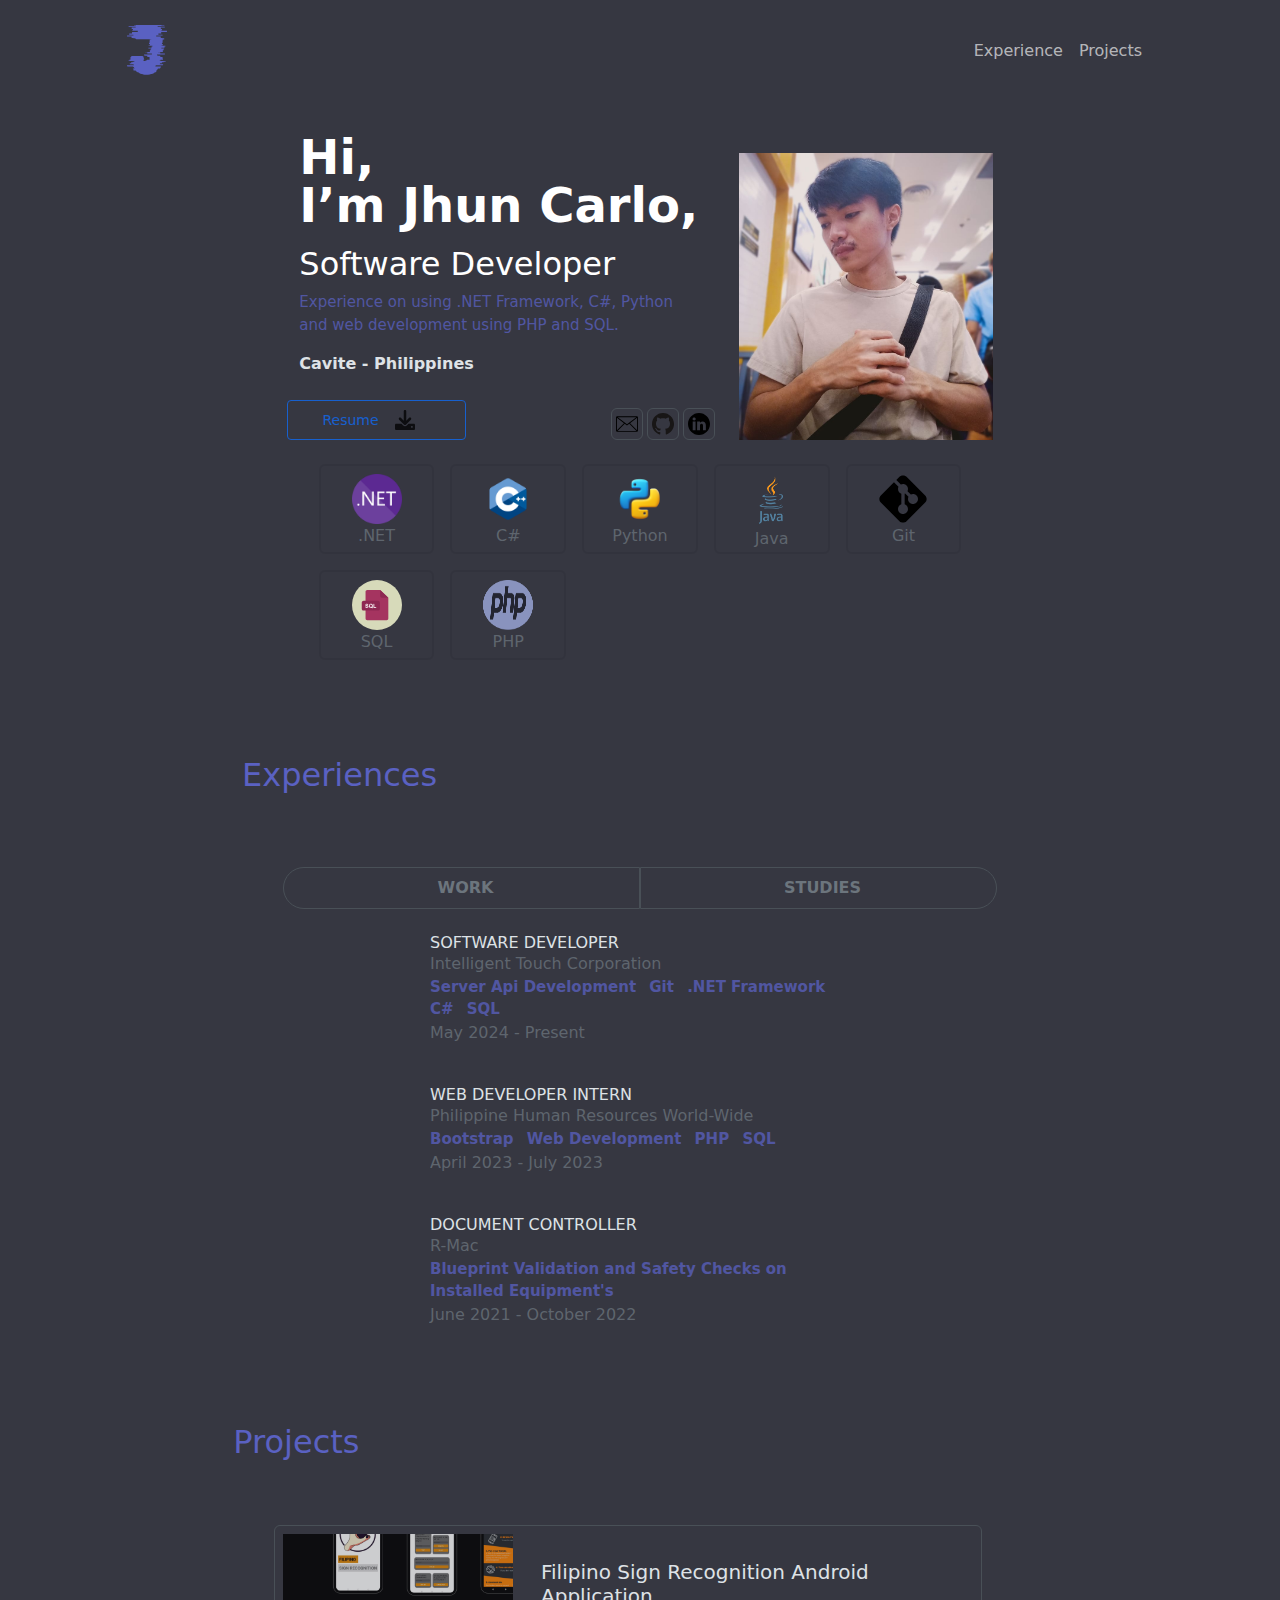
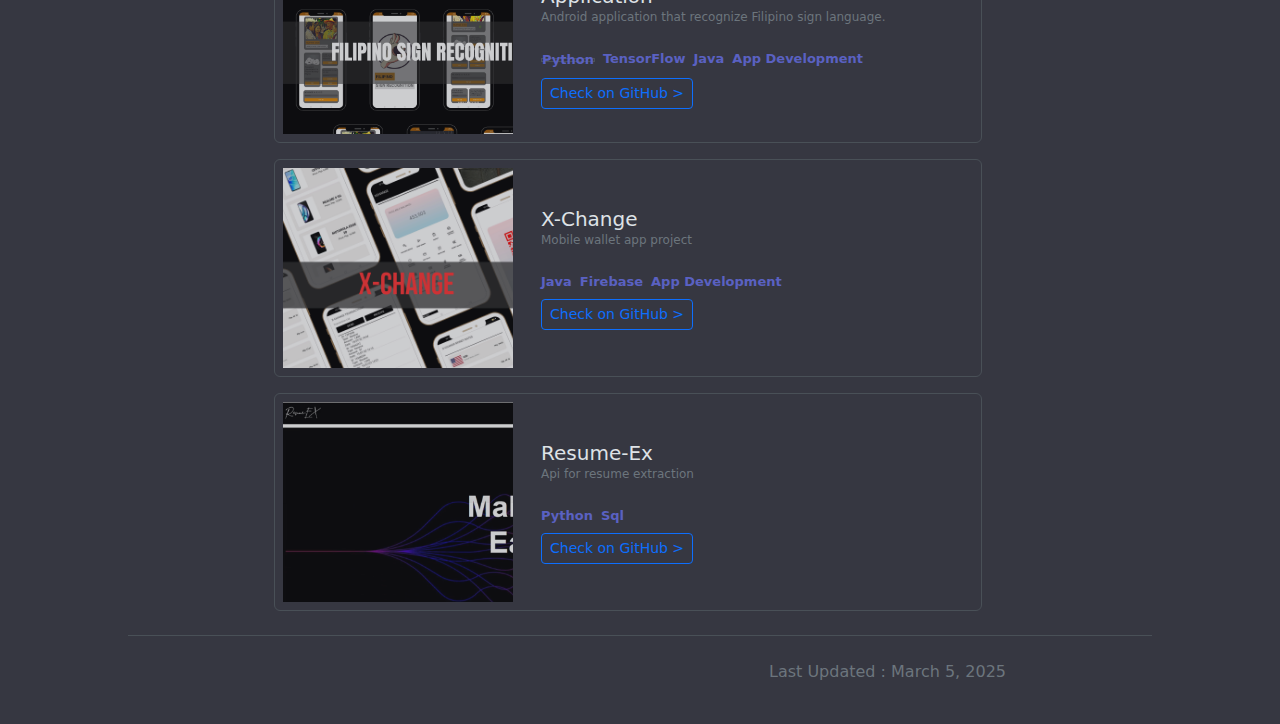
==== index.html @ b2cea119 "Add files via upload" ====
<!DOCTYPE html>
<html lang="en" data-bs-theme="dark">
  <head>
    <meta charset="utf-8" />
    <meta name="viewport" content="width=device-width, initial-scale=1" />
    <title>Portfolio</title>
    <link rel="preconnect" href="https://fonts.googleapis.com" />
    <link rel="preconnect" href="https://fonts.gstatic.com" crossorigin />
    <link
      href="https://fonts.googleapis.com/css2?family=Caveat:wght@400..700&family=Libre+Baskerville:ital,wght@0,400;0,700;1,400&family=Rubik+Glitch&family=Sour+Gummy:ital,wght@0,100..900;1,100..900&display=swap"
      rel="stylesheet"
    />
    <link
      href="https://cdn.jsdelivr.net/npm/bootstrap@5.3.3/dist/css/bootstrap.min.css"
      rel="stylesheet"
      integrity="sha384-QWTKZyjpPEjISv5WaRU9OFeRpok6YctnYmDr5pNlyT2bRjXh0JMhjY6hW+ALEwIH"
      crossorigin="anonymous"
    />
    <style>
      body {
        background-color: #363741;
      }

      * {
        padding: 0;
        margin: 0;
      }

      .my-cont {
        width: 80%;
      }

      .secondary-text {
        color: #5a61c2;
        font-size: 15px;
      }

      .secondary-title {
        color: #5a61c2;
      }

      #logo {
        display: inline-block; /* Required for transform to work properly */
        transform: scaleY(1.4);
        font-family: "Rubik Glitch", system-ui;
        font-size: 50px;
        color: #5a61c2;
      }

      .btn-work {
        border-radius: 50px 0 0 50px;
        border: 1px solid black;
        cursor: pointer;
      }

      .btn-cert {
        border-radius: 0 50px 50px 0;
        border: 1px solid black;
        cursor: pointer;
      }

      .tech-item {
        height: 90px;
        border: 2px solid rgba(0, 0, 0, 0.06);
        border-radius: 5px;
      }

      .tech-container {
        display: grid;
        grid-template-columns: 1fr 1fr 1fr 1fr 1fr;
        grid-template-rows: 1fr 1fr;
      }

      @media (min-width: 319px) and (max-width: 480px) {
        .tech-container {
          grid-template-columns: 1fr 1fr 1fr 1fr;
          grid-template-rows: 1fr 1fr;
        }
      }
    </style>
  </head>
  <body>
    <section>
      <nav class="container navbar navbar-expand-lg mb-sm-3">
        <div class="container-fluid mx-5">
          <a class="navbar-brand" id="logo" href="#">J</a>
          <button
            class="navbar-toggler"
            type="button"
            data-bs-toggle="collapse"
            data-bs-target="#navbarNav"
            aria-controls="navbarNav"
            aria-expanded="false"
            aria-label="Toggle navigation"
          >
            <span class="navbar-toggler-icon"></span>
          </button>
          <div
            class="collapse navbar-collapse justify-content-end text-center"
            id="navbarNav"
          >
            <ul class="navbar-nav">
              <li class="nav-item">
                <a
                  class="nav-link "
                  aria-current="page"
                  href="#experiences"
                  >Experience</a
                >
              </li>
              <li class="nav-item">
                <a class="nav-link " href="#projects">Projects</a>
              </li>
            </ul>
          </div>
        </div>
      </nav>
    </section>

    <section class="container-fluid my-cont" id="summary">
      <div class="m-2pt-5 pb-3">
        <div
          class="row flex-lg-row-reverse align-items-center g-5 pt-3 mx-md-5 justify-content-center pb-3"
        >
          <div
            class="col-7 col-lg-4 d-flex row justify-content-end align-self-stretch align-items-end pt-5"
          >
            <img
              src="./profile.jpg"
              class="d-block mx-lg-auto img-fluid"
              alt="Bootstrap Themes"
              width="200"
              loading="lazy"
            />
          </div>
          <div class="col-12 col-lg-6">
            <h1 class="display-5 fw-bold text-body-emphasis lh-1 mb-3">
              Hi,<br />
              I’m Jhun Carlo,
            </h1>
            <h2 class="text-white">Software Developer</h2>
            <p class="lead secondary-text opacity-75">
              Experience on using .NET Framework, C#, Python and web development
              using PHP and SQL.
            </p>
            <p class="fw-bold">Cavite - Philippines</p>
            <div class="d-flex row justify-content-between mt-4">
              <a
                href="./index.pdf"
                type="button"
                class="btn col-12 col-md-5 btn-outline-primary btn-sm px-4 me-md-2 d-flex justify-content-center align-items-center opacity-75"
                download
              >
                Resume
                <img
                  class="mx-3"
                  src="./images/arrow-icon.svg"
                  alt="download-icon"
                  width="20px"
                />
              </a>
              <div
                class="mt-2 col-12 col-md-5 d-flex justify-content-md-end align-items-center p-0"
              >
                <a
                  class="ms-1 p-1 border border-outline d-flex justify-content-center rounded"
                  href="mailto:macdon.jc.bscs@gmail.com"
                  ><img src="./images/email.svg" alt="email" width="22px"
                /></a>
                <a
                  class="ms-1 p-1 border border-outline d-flex justify-content-center rounded"
                  href="https://github.com/ACEKaito1412/"
                  ><img src="./images/github.svg" alt="github" width="22px"
                /></a>
                <a
                  class="ms-1 p-1 border border-outline d-flex justify-content-center rounded"
                  href="https://www.linkedin.com/in/macdon-jhun-carlo-34670a26b?trk=contact-info"
                  ><img src="./images/linkedin.svg" alt="linkedin" width="22px"
                /></a>
              </div>
            </div>
          </div>
        </div>
        <div class="d-flex justify-content-center row pb-3">
          <div class="col-lg-8 tech-container">
            <div class="tech-item py-2 text-center m-2 rounded">
              <img width="50px" id="net" src="./images/dotnet.png" />
              <p class="text-secondary opacity-75">.NET</p>
            </div>
            <div class="tech-item py-2 text-center m-2 rounded">
              <img width="50px" id="c-sharp" src="./images/c-sharp.png" />
              <p class="text-secondary opacity-75">C#</p>
            </div>
            <div class="tech-item py-2 text-center m-2 rounded">
              <img width="50px" id="python" src="./images/python.png" />
              <p class="text-secondary opacity-75">Python</p>
            </div>
            <div class="tech-item py-2 text-center m-2 rounded">
              <img width="50px" id="java" src="./images/java.png" />
              <p class="text-secondary opacity-75">Java</p>
            </div>
            <div class="tech-item py-2 text-center m-2 rounded">
              <img width="50px" id="git" src="./images/git.svg" />
              <p class="text-secondary opacity-75">Git</p>
            </div>
            <div class="tech-item py-2 text-center m-2 rounded">
              <img id="sql" src="./images/sql.svg" width="50px" />
              <p class="text-secondary opacity-75">SQL</p>
            </div>
            <div class="tech-item py-2 text-center m-2 rounded">
              <img width="50px" height="50px" id="php" src="./images/php.png" />
              <p class="text-secondary opacity-75">PHP</p>
            </div>
          </div>
        </div>
      </div>
    </section>

    <section class="container py-5 my-cont" id="experiences">
      <div class="m-2  d-flex justify-content-center row">
        <div class="col-lg-10 col-sm-12 mb-5">
          <h2 class="secondary-title fs-sec">Experiences</h2>
        </div>
        <div
          class="d-flex col-sm-12 col-lg-9 align-content-center mt-3 mx-md-3"
        >
          <div
            class="col-6 border p-2 ps-3 fw-bold text-secondary btn-work text-center fs-6"
            onclick="showDiv('work')"
          >
            WORK
          </div>
          <div
            class="col-6 border p-2 ps-3 fw-bold text-secondary btn-cert text-center"
            onclick="showDiv('certification')"
          >
            STUDIES
          </div>
        </div>
        <div class="col-lg-6 col-sm-12" id="work">
          <div
            class="d-flex row p-4 gap-2 py-md-2 align-items-center justify-content-center"
          >
            <div
              class="d-flex gap-3 py-3 border-0 bg-transparent"
              aria-current="true"
            >
              <div
                class="d-flex gap-2 w-100 justify-content-start align-items-center"
              >
                <div>
                  <h6 class="mb-0 text-uppercase">Software Developer</h6>
                  <p class="mb-0 opacity-75 text-secondary">
                    Intelligent Touch Corporation
                  </p>
                  <p class="mb-0 secondary-text fw-bold opacity-75">
                    <span class="me-2">Server Api Development</span> 
                    <span class="me-2">Git</span>  
                    <span class="me-2">.NET Framework</span>
                    <span class="me-2">C#</span>
                    <span class="me-2">SQL</span>
                  </p>
                  <p class="mb-0 opacity-75 text-secondary">
                    May 2024 - Present
                  </p>
                </div>
              </div>
            </div>
            <div
              class="d-flex gap-3 py-3 border-0 bg-transparent"
              aria-current="true"
            >
              <div
                class="d-flex gap-2 w-100 justify-content-start align-items-center"
              >
                <div>
                  <h6 class="mb-0 text-uppercase">Web Developer Intern</h6>
                  <p class="mb-0 opacity-75 text-secondary">
                    Philippine Human Resources World-Wide
                  </p>
                  <p class="mb-0 secondary-text fw-bold opacity-75">
                    <span class="me-2">Bootstrap</span>  
                    <span class="me-2">Web Development</span>
                    <span class="me-2">PHP</span>
                    <span class="me-2">SQL</span>
                  </p>
                  <p class="mb-0 opacity-75 text-secondary">
                    April 2023 - July 2023
                  </p>
                </div>
              </div>
            </div>
            <div
              class="d-flex gap-3 py-3 border-0 bg-transparent"
              aria-current="true"
            >
              <div
                class="d-flex gap-2 w-100 justify-content-start align-items-center"
              >
                <div>
                  <h6 class="mb-0 text-uppercase">Document Controller</h6>
                  <p class="mb-0 opacity-75 text-secondary">R-Mac</p>
                  <p class="mb-0 secondary-text fw-bold opacity-75">
                    Blueprint Validation and Safety Checks on Installed
                    Equipment's
                  </p>
                  <p class="mb-0 opacity-75 text-secondary">
                    June 2021 - October 2022
                  </p>
                </div>
              </div>
            </div>
          </div>
        </div>

        <div class="col-lg-6 col-sm-12" id="certification">
          <div
            class="d-flex row p-4 gap-2 py-md-2 align-items-center justify-content-center"
          >
            <div
              class="d-flex gap-3 py-3 border-0 bg-transparent"
              aria-current="true"
            >
              <div class="d-flex gap-2 w-100 align-items-center">
                <div class="">
                  <h6 class="mb-0 text-uppercase">Computer Science</h6>
                  <p class="mb-0 opacity-75 text-secondary">
                    Eulogio Amang Rodrigues Institute of Science and Technology
                  </p>
                  <p class="mb-0 secondary-text fw-bold opacity-75">
                    <span class="me-2">Database Managemet</span>  
                    <span class="me-2">Web Development</span>
                    <span class="me-2">Python</span>
                    <span class="me-2">SQL</span>
                    <span class="me-2">Programming Fundamentals</span>
                  </p>
                  <button
                    class="btn btn-outline-secondary btn-sm mt-2"
                    href=""
                    disabled
                  >
                    View Certificate
                  </button>
                </div>
              </div>
            </div>
            <div
              class="d-flex gap-3 py-3 border-0 bg-transparent"
              aria-current="true"
            >
              <div class="d-flex gap-2 w-100 align-items-center">
                <div class="">
                  <h6 class="mb-0 text-uppercase">
                    Introduction to Computer Science
                  </h6>
                  <p class="mb-0 opacity-75 text-secondary">
                    Harvard University (Online)
                  </p>
                  <p class="mb-0 secondary-text fw-bold opacity-75">
                    <span class="me-2">Database Structures</span>  
                    <span class="me-2">JavaScript</span>
                    <span class="me-2">Python</span>
                    <span class="me-2">HTML</span>
                    <span class="me-2">SQL</span>
                    <span class="me-2">CSS</span>
                  </p>
                  <a
                    class="btn btn-outline-primary btn-sm mt-2"
                    href="https://cs50.harvard.edu/certificates/bf822fe6-c29f-43ed-9595-113cd3f6ab69"
                    target="_blank"
                  >
                    View Certificate
                  </a>
                </div>
              </div>
            </div>
            <div
              class="d-flex gap-3 py-3 border-0 bg-transparent"
              aria-current="true"
            >
              <div class="d-flex gap-2 w-100 align-items-center">
                <div class="">
                  <h6 class="mb-0 text-uppercase">
                    Foundational C# with Microsoft
                  </h6>
                  <p class="mb-0 opacity-75 text-secondary">
                    freeCodeCamp | Microsoft
                  </p>
                  <p class="mb-0 secondary-text fw-bold opacity-75">
                    <span class="me-2">C# Fundamentals</span>  
                    <span class="me-2">Data Types</span>
                    <span class="me-2">Control Structures</span>
                    <span class="me-2">OOP</span>
                  </p>
                  <a
                    class="btn btn-outline-primary btn-sm mt-2"
                    href="https://www.freecodecamp.org/certification/ACE_Kaito1412/foundational-c-sharp-with-microsoft"
                    target="_blank"
                  >
                    View Certificate
                  </a>
                </div>
              </div>
            </div>
          </div>
        </div>
      </div>
    </section>

    <section class="container my-cont mb-4 border-bottom" id="projects">
      <div
        class="container-fluid d-flex justify-content-center row py-3"
      >
        <div class="col-lg-10 col-sm-12 mb-5">
          <h2 class="secondary-title fs-sec">Projects</h2>
        </div>
        <div
          class="row align-items-stretch justify-content-center col-12 col-md-9"
        >
          <div class="m-2 bg-transparent col-12 d-flex flex-column flex-sm-row justify-content-around align-items-center border p-2 rounded">
            <div
              class="opacity-75 col-sm-4 col-9"
              style="overflow-x: hidden; overflow-y: hidden; height: 200px"
            >
              <img
                src="./images/filipino.png"
                height="250px"
                alt="Filipino Sign Application"
              />
            </div>
            <div class="px-0 col m-3 row d-flex align-content-between">
              <h5 class="card-title">
                Filipino Sign Recognition Android Application
              </h5>
              <p class="card-text text-secondary d-none d-md-block" style="font-size: 12px">
                Android application that recognize Filipino sign language.
              </p>
              <div class="d-flex flex-row flex-wrap gap-2 mt-3" style="line-height: 2px;">
                <p class="fw-bold secondary-text border" style="font-size: 13px;">Python</p>
                <p class="fw-bold secondary-text" style="font-size: 13px;">TensorFlow</p>
                <p class="fw-bold secondary-text" style="font-size: 13px;">Java</p>
                <p class="fw-bold secondary-text" style="font-size: 13px;">App Development</p>
              </div>
              <div>
                <a href="#" class="btn btn-outline-primary btn-sm"
                  >Check on GitHub ></a
                >
              </div>
            </div>
          </div>
          <div class="m-2 bg-transparent col-12 d-flex flex-column flex-sm-row justify-content-around align-items-center border p-2 rounded">
            <div
              class="opacity-75 col-sm-4 col-9"
              style="overflow-x: hidden; overflow-y: hidden; height: 200px"
            >
              <img
                src="./images/x-change.png"
                height="250px"
                alt="X-Change Designs"
              />
            </div>
            <div class="px-0 col m-3 row d-flex align-content-between">
              <h5 class="card-title">X-Change</h5>
              <p class="card-text text-secondary d-none d-md-block" style="font-size: 12px">
                Mobile wallet app project
              </p>
              <div class="d-flex flex-row flex-wrap gap-2 mt-3" style="line-height: 2px;">
                <p class="fw-bold secondary-text" style="font-size: 13px;">Java</p>
                <p class="fw-bold secondary-text" style="font-size: 13px;">Firebase</p>
                <p class="fw-bold secondary-text" style="font-size: 13px;">App Development</p>
              </div>
              <div>
                <a href="#" class="btn btn-outline-primary btn-sm"
                  >Check on GitHub ></a
                >
              </div>
            </div>
          </div>
          <div class="m-2 bg-transparent col-12 d-flex flex-column flex-sm-row justify-content-around align-items-center border p-2 rounded">
            <div
              class="opacity-75  col-sm-4 col-9"
              style="overflow-x: hidden; overflow-y: hidden; height: 200px"
            >
              <img
                src="./images/resume-ex.png"
                height="250px"
                alt="resume ex website"
              />
            </div>
            <div class="px-0 col m-3 row d-flex align-content-between">
              <h5 class="card-title">Resume-Ex</h5>
              <p class="card-text text-secondary d-none d-md-block" style="font-size: 12px">
                Api for resume extraction
              </p>
              <div class="d-flex flex-row flex-wrap gap-2 mt-3" style="line-height: 2px;">
                <p class="fw-bold secondary-text" style="font-size: 13px;">Python</p>
                <p class="fw-bold secondary-text" style="font-size: 13px;">Sql</p>
              </div>
              <div>
                <a href="#" class="btn btn-outline-primary btn-sm"
                  >Check on GitHub ></a
                >
              </div>
            </div>
          </div>
        </div>
      </div>
    </section>
    <section class="container my-cont mb-4">
      <div class="container-fluid d-flex justify-content-center">
        <div class="col-9">
          <p class="text-secondary text-end">Last Updated : March 5, 2025</p>
        </div>
      </div>
    </section>
    <script>
      const listId = ["work", "certification"];

      function showDiv(id) {
        if (id != "work") {
          const div = document.getElementById(id);
          const hide = document.getElementById(listId[0]);

          div.style.display = "block";
          hide.style.display = "none";
        }

        if (id != "certification") {
          const div = document.getElementById(id);
          const hide = document.getElementById(listId[1]);

          div.style.display = "block";
          hide.style.display = "none";
        }
      }

      showDiv("work");
    </script>
    <script
      src="https://cdn.jsdelivr.net/npm/bootstrap@5.3.3/dist/js/bootstrap.bundle.min.js"
      integrity="sha384-YvpcrYf0tY3lHB60NNkmXc5s9fDVZLESaAA55NDzOxhy9GkcIdslK1eN7N6jIeHz"
      crossorigin="anonymous"
    ></script>
  </body>
</html>
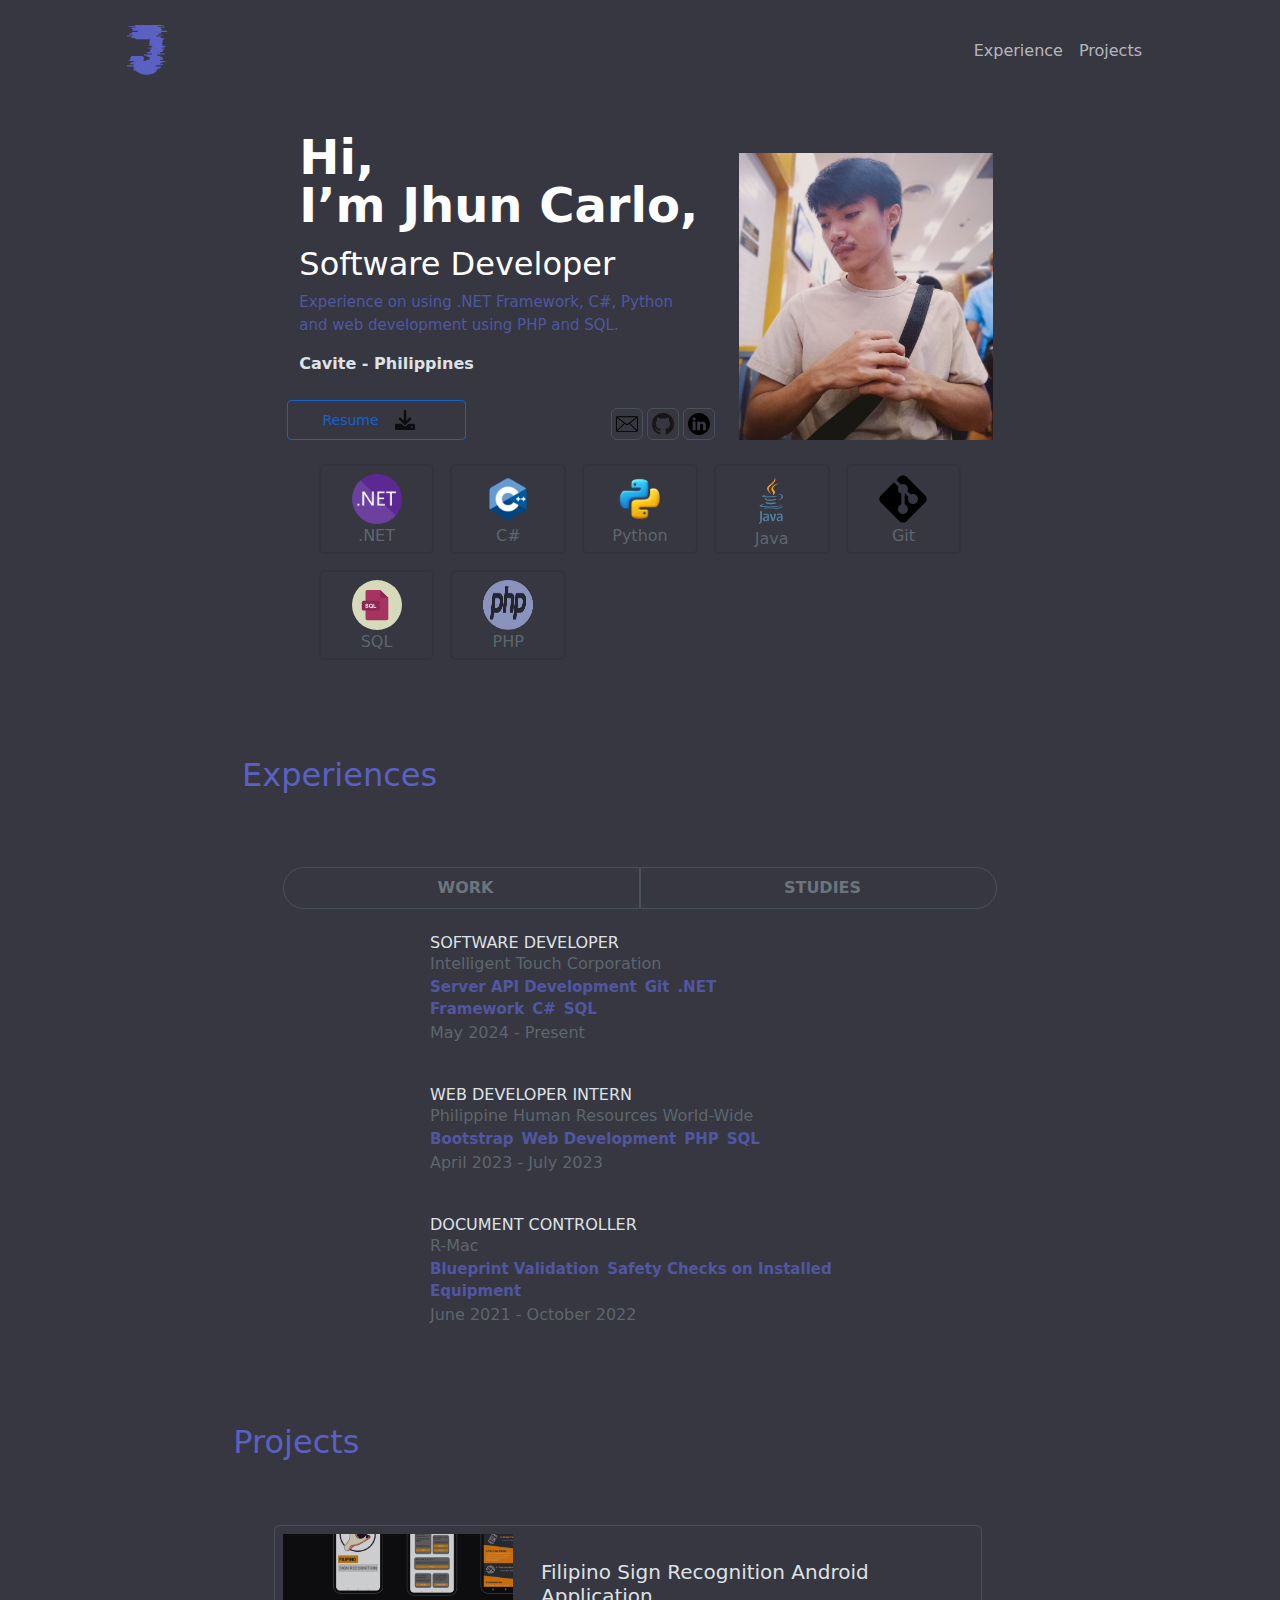
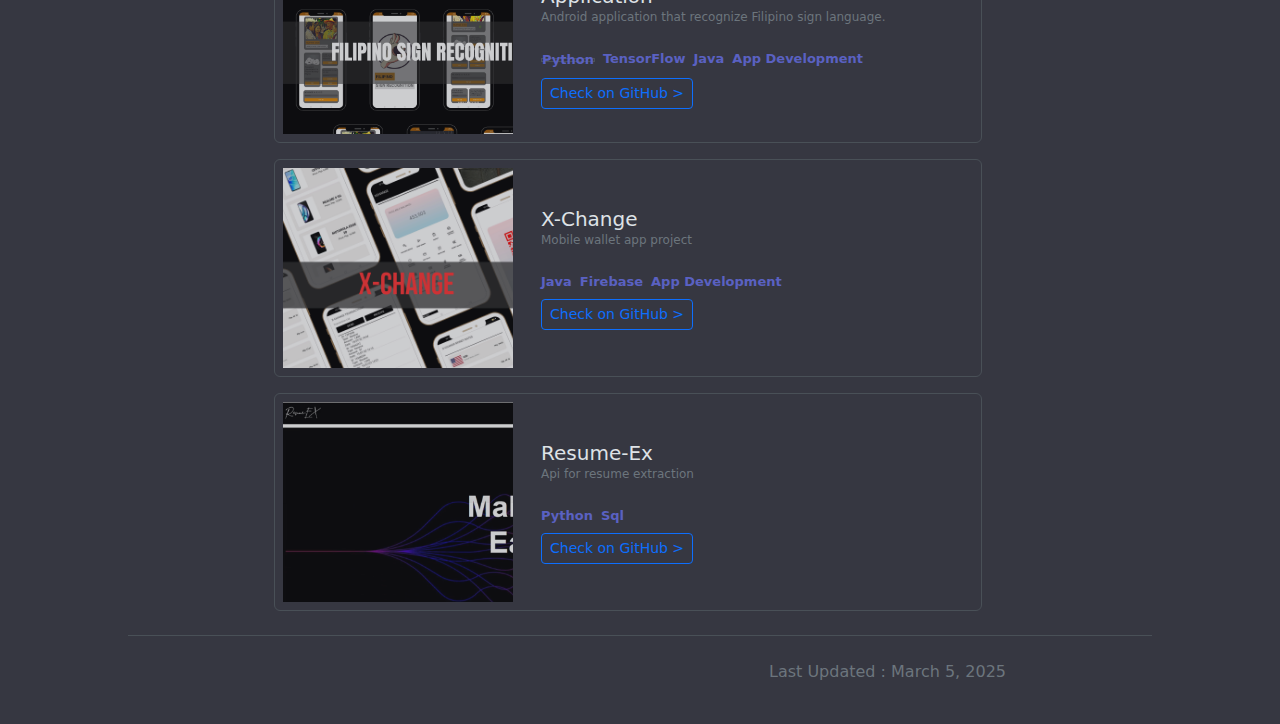
==== commit 44d60a63: "Data Reading on Json" ====
--- a/index.html
+++ b/index.html
@@ -101,15 +101,12 @@
           >
             <ul class="navbar-nav">
               <li class="nav-item">
-                <a
-                  class="nav-link "
-                  aria-current="page"
-                  href="#experiences"
+                <a class="nav-link" aria-current="page" href="#experiences"
                   >Experience</a
                 >
               </li>
               <li class="nav-item">
-                <a class="nav-link " href="#projects">Projects</a>
+                <a class="nav-link" href="#projects">Projects</a>
               </li>
             </ul>
           </div>
@@ -217,7 +214,7 @@
     </section>
 
     <section class="container py-5 my-cont" id="experiences">
-      <div class="m-2  d-flex justify-content-center row">
+      <div class="m-2 d-flex justify-content-center row">
         <div class="col-lg-10 col-sm-12 mb-5">
           <h2 class="secondary-title fs-sec">Experiences</h2>
         </div>
@@ -239,185 +236,31 @@
         </div>
         <div class="col-lg-6 col-sm-12" id="work">
           <div
-            class="d-flex row p-4 gap-2 py-md-2 align-items-center justify-content-center"
-          >
-            <div
-              class="d-flex gap-3 py-3 border-0 bg-transparent"
-              aria-current="true"
-            >
-              <div
-                class="d-flex gap-2 w-100 justify-content-start align-items-center"
-              >
-                <div>
-                  <h6 class="mb-0 text-uppercase">Software Developer</h6>
-                  <p class="mb-0 opacity-75 text-secondary">
-                    Intelligent Touch Corporation
-                  </p>
-                  <p class="mb-0 secondary-text fw-bold opacity-75">
-                    <span class="me-2">Server Api Development</span> 
-                    <span class="me-2">Git</span>  
-                    <span class="me-2">.NET Framework</span>
-                    <span class="me-2">C#</span>
-                    <span class="me-2">SQL</span>
-                  </p>
-                  <p class="mb-0 opacity-75 text-secondary">
-                    May 2024 - Present
-                  </p>
-                </div>
-              </div>
-            </div>
-            <div
-              class="d-flex gap-3 py-3 border-0 bg-transparent"
-              aria-current="true"
-            >
-              <div
-                class="d-flex gap-2 w-100 justify-content-start align-items-center"
-              >
-                <div>
-                  <h6 class="mb-0 text-uppercase">Web Developer Intern</h6>
-                  <p class="mb-0 opacity-75 text-secondary">
-                    Philippine Human Resources World-Wide
-                  </p>
-                  <p class="mb-0 secondary-text fw-bold opacity-75">
-                    <span class="me-2">Bootstrap</span>  
-                    <span class="me-2">Web Development</span>
-                    <span class="me-2">PHP</span>
-                    <span class="me-2">SQL</span>
-                  </p>
-                  <p class="mb-0 opacity-75 text-secondary">
-                    April 2023 - July 2023
-                  </p>
-                </div>
-              </div>
-            </div>
-            <div
-              class="d-flex gap-3 py-3 border-0 bg-transparent"
-              aria-current="true"
-            >
-              <div
-                class="d-flex gap-2 w-100 justify-content-start align-items-center"
-              >
-                <div>
-                  <h6 class="mb-0 text-uppercase">Document Controller</h6>
-                  <p class="mb-0 opacity-75 text-secondary">R-Mac</p>
-                  <p class="mb-0 secondary-text fw-bold opacity-75">
-                    Blueprint Validation and Safety Checks on Installed
-                    Equipment's
-                  </p>
-                  <p class="mb-0 opacity-75 text-secondary">
-                    June 2021 - October 2022
-                  </p>
-                </div>
-              </div>
-            </div>
+            class="d-flex row p-4 gap-2 py-md-2 align-items-center justify-content-center" id="work-container"
+          >
           </div>
         </div>
 
         <div class="col-lg-6 col-sm-12" id="certification">
           <div
-            class="d-flex row p-4 gap-2 py-md-2 align-items-center justify-content-center"
-          >
-            <div
-              class="d-flex gap-3 py-3 border-0 bg-transparent"
-              aria-current="true"
-            >
-              <div class="d-flex gap-2 w-100 align-items-center">
-                <div class="">
-                  <h6 class="mb-0 text-uppercase">Computer Science</h6>
-                  <p class="mb-0 opacity-75 text-secondary">
-                    Eulogio Amang Rodrigues Institute of Science and Technology
-                  </p>
-                  <p class="mb-0 secondary-text fw-bold opacity-75">
-                    <span class="me-2">Database Managemet</span>  
-                    <span class="me-2">Web Development</span>
-                    <span class="me-2">Python</span>
-                    <span class="me-2">SQL</span>
-                    <span class="me-2">Programming Fundamentals</span>
-                  </p>
-                  <button
-                    class="btn btn-outline-secondary btn-sm mt-2"
-                    href=""
-                    disabled
-                  >
-                    View Certificate
-                  </button>
-                </div>
-              </div>
-            </div>
-            <div
-              class="d-flex gap-3 py-3 border-0 bg-transparent"
-              aria-current="true"
-            >
-              <div class="d-flex gap-2 w-100 align-items-center">
-                <div class="">
-                  <h6 class="mb-0 text-uppercase">
-                    Introduction to Computer Science
-                  </h6>
-                  <p class="mb-0 opacity-75 text-secondary">
-                    Harvard University (Online)
-                  </p>
-                  <p class="mb-0 secondary-text fw-bold opacity-75">
-                    <span class="me-2">Database Structures</span>  
-                    <span class="me-2">JavaScript</span>
-                    <span class="me-2">Python</span>
-                    <span class="me-2">HTML</span>
-                    <span class="me-2">SQL</span>
-                    <span class="me-2">CSS</span>
-                  </p>
-                  <a
-                    class="btn btn-outline-primary btn-sm mt-2"
-                    href="https://cs50.harvard.edu/certificates/bf822fe6-c29f-43ed-9595-113cd3f6ab69"
-                    target="_blank"
-                  >
-                    View Certificate
-                  </a>
-                </div>
-              </div>
-            </div>
-            <div
-              class="d-flex gap-3 py-3 border-0 bg-transparent"
-              aria-current="true"
-            >
-              <div class="d-flex gap-2 w-100 align-items-center">
-                <div class="">
-                  <h6 class="mb-0 text-uppercase">
-                    Foundational C# with Microsoft
-                  </h6>
-                  <p class="mb-0 opacity-75 text-secondary">
-                    freeCodeCamp | Microsoft
-                  </p>
-                  <p class="mb-0 secondary-text fw-bold opacity-75">
-                    <span class="me-2">C# Fundamentals</span>  
-                    <span class="me-2">Data Types</span>
-                    <span class="me-2">Control Structures</span>
-                    <span class="me-2">OOP</span>
-                  </p>
-                  <a
-                    class="btn btn-outline-primary btn-sm mt-2"
-                    href="https://www.freecodecamp.org/certification/ACE_Kaito1412/foundational-c-sharp-with-microsoft"
-                    target="_blank"
-                  >
-                    View Certificate
-                  </a>
-                </div>
-              </div>
-            </div>
+            class="d-flex row p-4 gap-2 py-md-2 align-items-center justify-content-center" id="cert-container"
+          >
           </div>
         </div>
       </div>
     </section>
 
     <section class="container my-cont mb-4 border-bottom" id="projects">
-      <div
-        class="container-fluid d-flex justify-content-center row py-3"
-      >
+      <div class="container-fluid d-flex justify-content-center row py-3">
         <div class="col-lg-10 col-sm-12 mb-5">
           <h2 class="secondary-title fs-sec">Projects</h2>
         </div>
         <div
           class="row align-items-stretch justify-content-center col-12 col-md-9"
         >
-          <div class="m-2 bg-transparent col-12 d-flex flex-column flex-sm-row justify-content-around align-items-center border p-2 rounded">
+          <div
+            class="m-2 bg-transparent col-12 d-flex flex-column flex-sm-row justify-content-around align-items-center border p-2 rounded"
+          >
             <div
               class="opacity-75 col-sm-4 col-9"
               style="overflow-x: hidden; overflow-y: hidden; height: 200px"
@@ -432,14 +275,31 @@
               <h5 class="card-title">
                 Filipino Sign Recognition Android Application
               </h5>
-              <p class="card-text text-secondary d-none d-md-block" style="font-size: 12px">
+              <p
+                class="card-text text-secondary d-none d-md-block"
+                style="font-size: 12px"
+              >
                 Android application that recognize Filipino sign language.
               </p>
-              <div class="d-flex flex-row flex-wrap gap-2 mt-3" style="line-height: 2px;">
-                <p class="fw-bold secondary-text border" style="font-size: 13px;">Python</p>
-                <p class="fw-bold secondary-text" style="font-size: 13px;">TensorFlow</p>
-                <p class="fw-bold secondary-text" style="font-size: 13px;">Java</p>
-                <p class="fw-bold secondary-text" style="font-size: 13px;">App Development</p>
+              <div
+                class="d-flex flex-row flex-wrap gap-2 mt-3"
+                style="line-height: 2px"
+              >
+                <p
+                  class="fw-bold secondary-text border"
+                  style="font-size: 13px"
+                >
+                  Python
+                </p>
+                <p class="fw-bold secondary-text" style="font-size: 13px">
+                  TensorFlow
+                </p>
+                <p class="fw-bold secondary-text" style="font-size: 13px">
+                  Java
+                </p>
+                <p class="fw-bold secondary-text" style="font-size: 13px">
+                  App Development
+                </p>
               </div>
               <div>
                 <a href="#" class="btn btn-outline-primary btn-sm"
@@ -448,7 +308,9 @@
               </div>
             </div>
           </div>
-          <div class="m-2 bg-transparent col-12 d-flex flex-column flex-sm-row justify-content-around align-items-center border p-2 rounded">
+          <div
+            class="m-2 bg-transparent col-12 d-flex flex-column flex-sm-row justify-content-around align-items-center border p-2 rounded"
+          >
             <div
               class="opacity-75 col-sm-4 col-9"
               style="overflow-x: hidden; overflow-y: hidden; height: 200px"
@@ -461,13 +323,25 @@
             </div>
             <div class="px-0 col m-3 row d-flex align-content-between">
               <h5 class="card-title">X-Change</h5>
-              <p class="card-text text-secondary d-none d-md-block" style="font-size: 12px">
+              <p
+                class="card-text text-secondary d-none d-md-block"
+                style="font-size: 12px"
+              >
                 Mobile wallet app project
               </p>
-              <div class="d-flex flex-row flex-wrap gap-2 mt-3" style="line-height: 2px;">
-                <p class="fw-bold secondary-text" style="font-size: 13px;">Java</p>
-                <p class="fw-bold secondary-text" style="font-size: 13px;">Firebase</p>
-                <p class="fw-bold secondary-text" style="font-size: 13px;">App Development</p>
+              <div
+                class="d-flex flex-row flex-wrap gap-2 mt-3"
+                style="line-height: 2px"
+              >
+                <p class="fw-bold secondary-text" style="font-size: 13px">
+                  Java
+                </p>
+                <p class="fw-bold secondary-text" style="font-size: 13px">
+                  Firebase
+                </p>
+                <p class="fw-bold secondary-text" style="font-size: 13px">
+                  App Development
+                </p>
               </div>
               <div>
                 <a href="#" class="btn btn-outline-primary btn-sm"
@@ -476,9 +350,11 @@
               </div>
             </div>
           </div>
-          <div class="m-2 bg-transparent col-12 d-flex flex-column flex-sm-row justify-content-around align-items-center border p-2 rounded">
+          <div
+            class="m-2 bg-transparent col-12 d-flex flex-column flex-sm-row justify-content-around align-items-center border p-2 rounded"
+          >
             <div
-              class="opacity-75  col-sm-4 col-9"
+              class="opacity-75 col-sm-4 col-9"
               style="overflow-x: hidden; overflow-y: hidden; height: 200px"
             >
               <img
@@ -489,12 +365,22 @@
             </div>
             <div class="px-0 col m-3 row d-flex align-content-between">
               <h5 class="card-title">Resume-Ex</h5>
-              <p class="card-text text-secondary d-none d-md-block" style="font-size: 12px">
+              <p
+                class="card-text text-secondary d-none d-md-block"
+                style="font-size: 12px"
+              >
                 Api for resume extraction
               </p>
-              <div class="d-flex flex-row flex-wrap gap-2 mt-3" style="line-height: 2px;">
-                <p class="fw-bold secondary-text" style="font-size: 13px;">Python</p>
-                <p class="fw-bold secondary-text" style="font-size: 13px;">Sql</p>
+              <div
+                class="d-flex flex-row flex-wrap gap-2 mt-3"
+                style="line-height: 2px"
+              >
+                <p class="fw-bold secondary-text" style="font-size: 13px">
+                  Python
+                </p>
+                <p class="fw-bold secondary-text" style="font-size: 13px">
+                  Sql
+                </p>
               </div>
               <div>
                 <a href="#" class="btn btn-outline-primary btn-sm"
@@ -536,6 +422,7 @@
 
       showDiv("work");
     </script>
+    <script src="./script.js"></script>
     <script
       src="https://cdn.jsdelivr.net/npm/bootstrap@5.3.3/dist/js/bootstrap.bundle.min.js"
       integrity="sha384-YvpcrYf0tY3lHB60NNkmXc5s9fDVZLESaAA55NDzOxhy9GkcIdslK1eN7N6jIeHz"
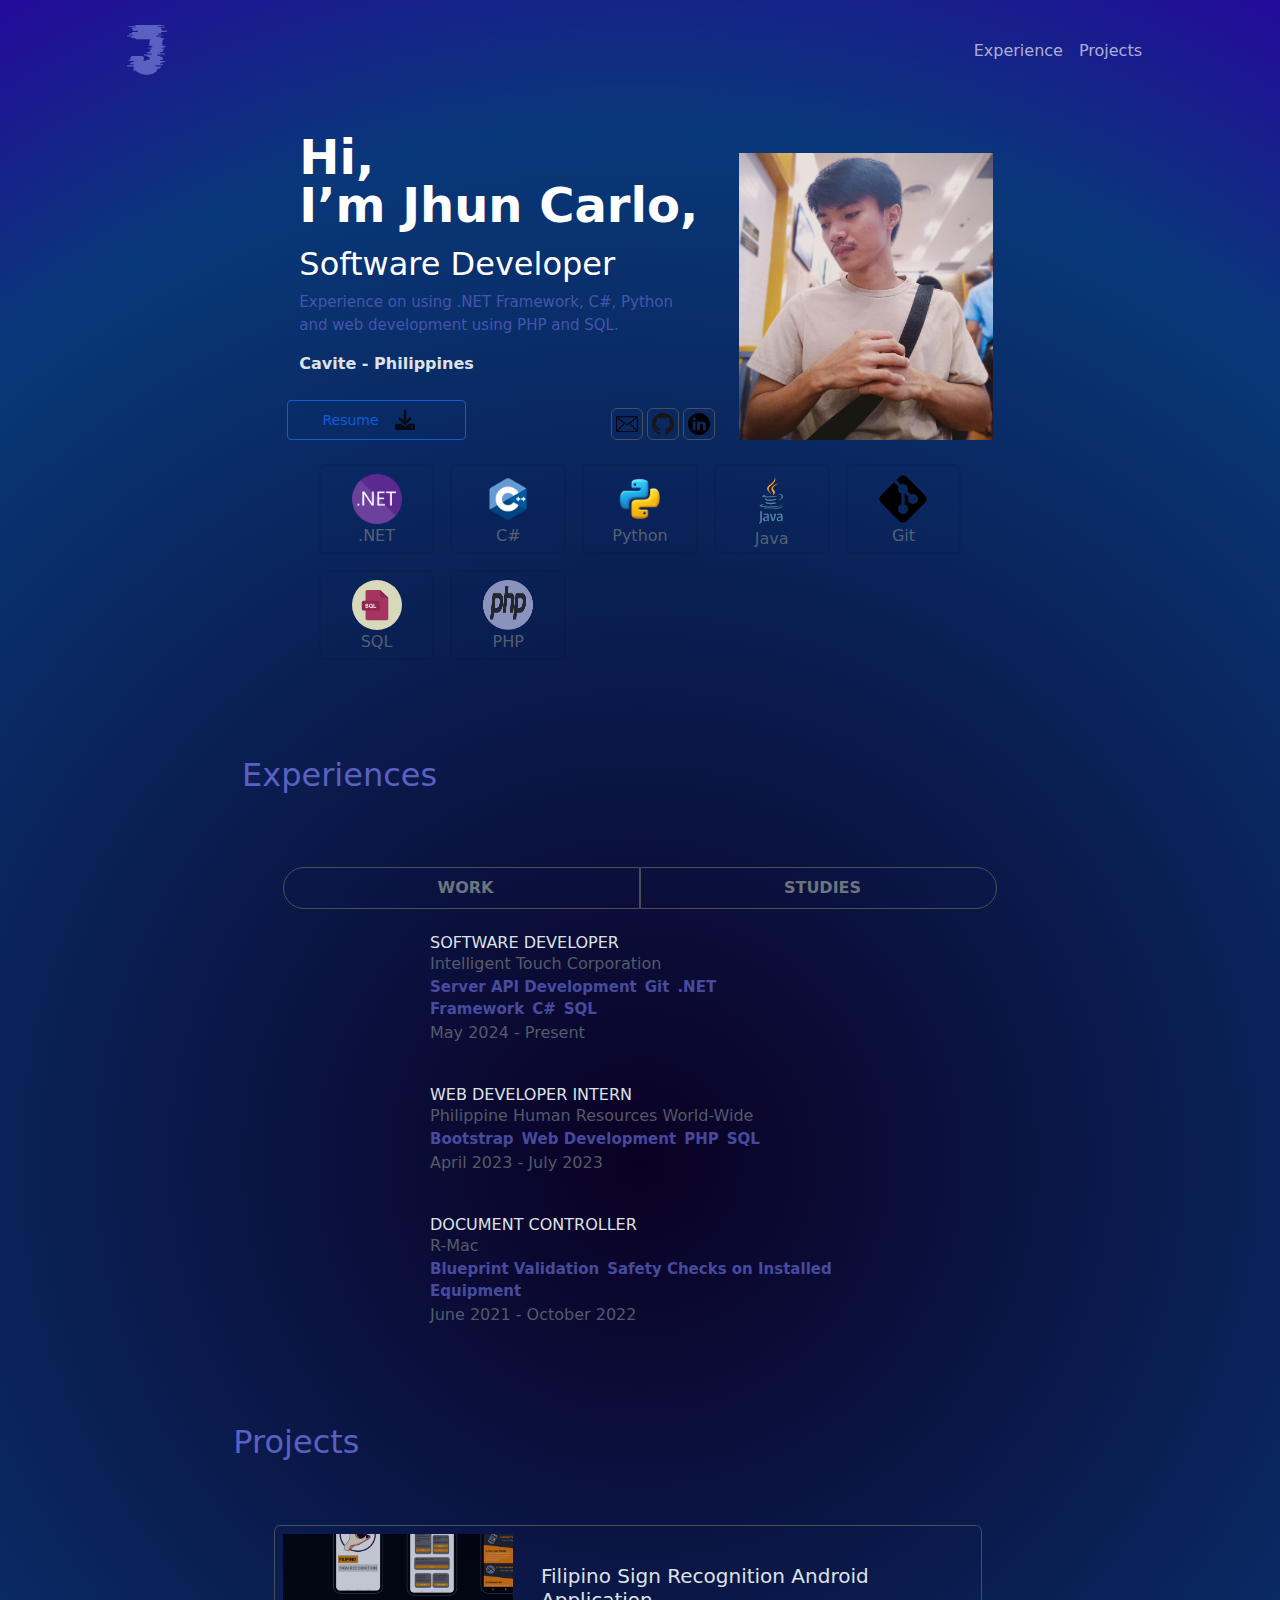
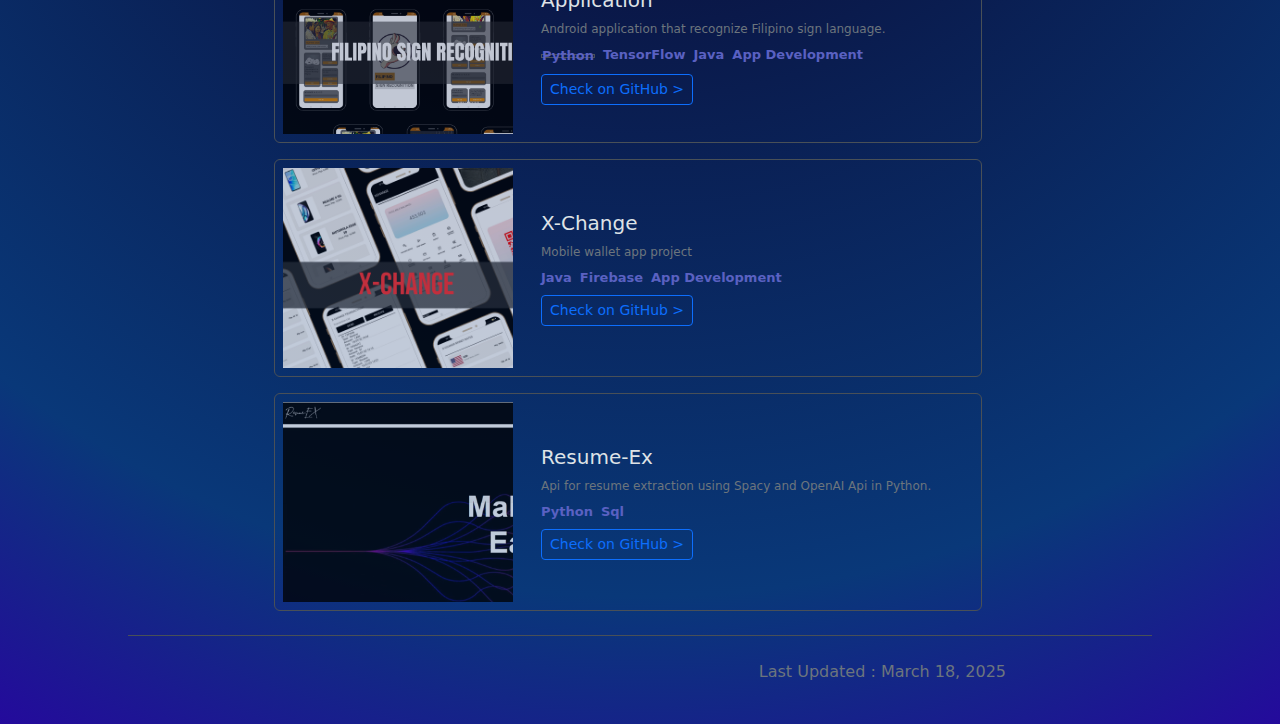
==== commit 1bdf8f7b: "Update Background and Added Hover Effect" ====
--- a/index.html
+++ b/index.html
@@ -18,7 +18,13 @@
     />
     <style>
       body {
-        background-color: #363741;
+        /* background-color: #363741; */
+        background: radial-gradient(
+          circle,
+          rgba(11, 0, 36, 1) 0%,
+          rgba(9, 56, 121, 1) 78%,
+          rgba(36, 10, 156, 1) 100%
+        );
       }
 
       * {
@@ -71,6 +77,34 @@
         grid-template-rows: 1fr 1fr;
       }
 
+      #particle-container {
+        position: relative;
+        z-index: 1;
+      }
+
+      .particle {
+        position: absolute;
+        z-index: -1;
+        width: 100px; /* Changed from 100px to 10px */
+        height: 100px; /* Changed from 100px to 10px */
+        background-color: #dedede0e;
+        border-radius: 50%;
+        pointer-events: none;
+        transform: translate(-50%, -50%);
+        animation: particle-animation 1s ease-out forwards; /* Added animation */
+      }
+
+      @keyframes particle-animation {
+        0% {
+          opacity: 1;
+          transform: translate(-50%, -50%) scale(1);
+        }
+        100% {
+          opacity: 0;
+          transform: translate(-50%, -50%) scale(0.5); /* Fade out and shrink */
+        }
+      }
+
       @media (min-width: 319px) and (max-width: 480px) {
         .tech-container {
           grid-template-columns: 1fr 1fr 1fr 1fr;
@@ -79,7 +113,7 @@
       }
     </style>
   </head>
-  <body>
+  <body id="particle-container">
     <section>
       <nav class="container navbar navbar-expand-lg mb-sm-3">
         <div class="container-fluid mx-5">
@@ -236,16 +270,16 @@
         </div>
         <div class="col-lg-6 col-sm-12" id="work">
           <div
-            class="d-flex row p-4 gap-2 py-md-2 align-items-center justify-content-center" id="work-container"
-          >
-          </div>
+            class="d-flex row p-4 gap-2 py-md-2 align-items-center justify-content-center"
+            id="work-container"
+          ></div>
         </div>
 
         <div class="col-lg-6 col-sm-12" id="certification">
           <div
-            class="d-flex row p-4 gap-2 py-md-2 align-items-center justify-content-center" id="cert-container"
-          >
-          </div>
+            class="d-flex row p-4 gap-2 py-md-2 align-items-center justify-content-center"
+            id="cert-container"
+          ></div>
         </div>
       </div>
     </section>
@@ -276,13 +310,13 @@
                 Filipino Sign Recognition Android Application
               </h5>
               <p
-                class="card-text text-secondary d-none d-md-block"
+                class="card-text text-secondary d-none d-md-block mt-2"
                 style="font-size: 12px"
               >
                 Android application that recognize Filipino sign language.
               </p>
               <div
-                class="d-flex flex-row flex-wrap gap-2 mt-3"
+                class="d-flex flex-row flex-wrap gap-2"
                 style="line-height: 2px"
               >
                 <p
@@ -324,13 +358,13 @@
             <div class="px-0 col m-3 row d-flex align-content-between">
               <h5 class="card-title">X-Change</h5>
               <p
-                class="card-text text-secondary d-none d-md-block"
+                class="card-text text-secondary d-none d-md-block mt-2"
                 style="font-size: 12px"
               >
                 Mobile wallet app project
               </p>
               <div
-                class="d-flex flex-row flex-wrap gap-2 mt-3"
+                class="d-flex flex-row flex-wrap gap-2"
                 style="line-height: 2px"
               >
                 <p class="fw-bold secondary-text" style="font-size: 13px">
@@ -366,13 +400,13 @@
             <div class="px-0 col m-3 row d-flex align-content-between">
               <h5 class="card-title">Resume-Ex</h5>
               <p
-                class="card-text text-secondary d-none d-md-block"
+                class="card-text text-secondary d-none d-md-block mt-2"
                 style="font-size: 12px"
               >
-                Api for resume extraction
+                Api for resume extraction using Spacy and OpenAI Api in Python.
               </p>
               <div
-                class="d-flex flex-row flex-wrap gap-2 mt-3"
+                class="d-flex flex-row flex-wrap gap-2"
                 style="line-height: 2px"
               >
                 <p class="fw-bold secondary-text" style="font-size: 13px">
@@ -392,35 +426,16 @@
         </div>
       </div>
     </section>
+
     <section class="container my-cont mb-4">
       <div class="container-fluid d-flex justify-content-center">
         <div class="col-9">
-          <p class="text-secondary text-end">Last Updated : March 5, 2025</p>
+          <p class="text-secondary text-end">Last Updated : March 18, 2025</p>
         </div>
       </div>
     </section>
-    <script>
-      const listId = ["work", "certification"];
-
-      function showDiv(id) {
-        if (id != "work") {
-          const div = document.getElementById(id);
-          const hide = document.getElementById(listId[0]);
-
-          div.style.display = "block";
-          hide.style.display = "none";
-        }
-
-        if (id != "certification") {
-          const div = document.getElementById(id);
-          const hide = document.getElementById(listId[1]);
-
-          div.style.display = "block";
-          hide.style.display = "none";
-        }
-      }
-
-      showDiv("work");
+
+    <script src="./data.js">
     </script>
     <script src="./script.js"></script>
     <script
